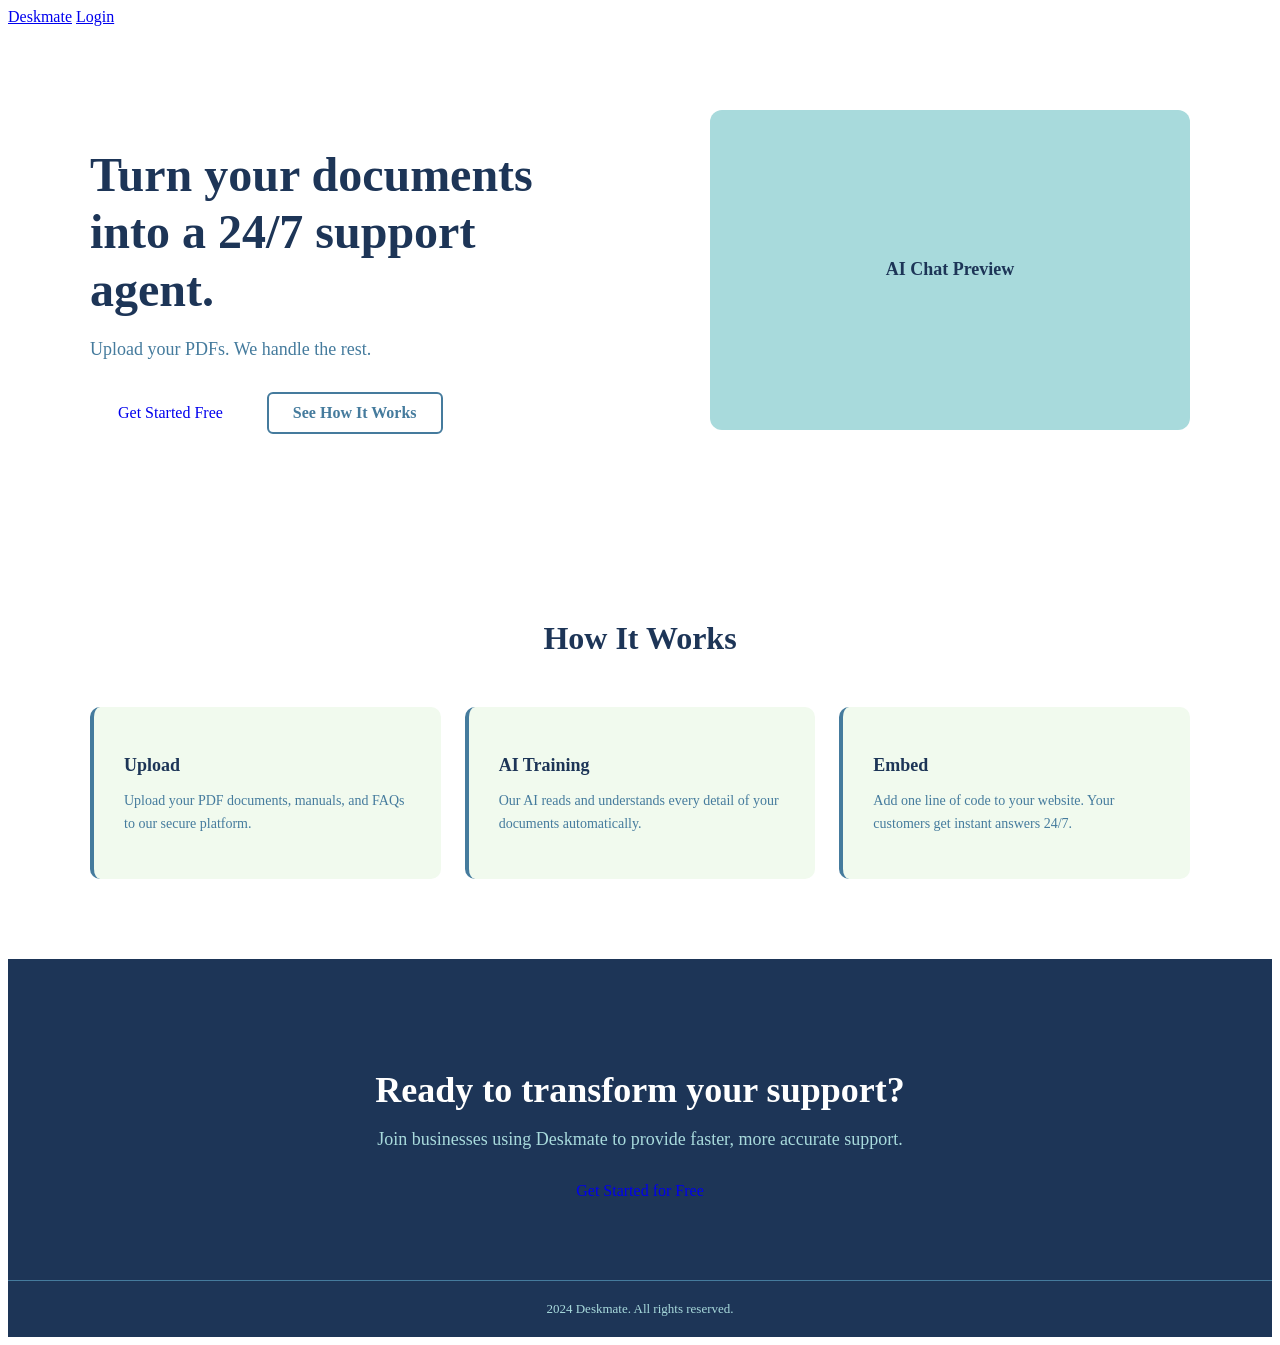
==== frontend/index.html @ 5450723a "M6: frontend dashboard complete" ====
<!DOCTYPE html>
<html lang="en">
<head>
    <meta charset="UTF-8">
    <meta name="viewport" content="width=device-width, initial-scale=1.0">
    <title>Deskmate - Turn your documents into a 24/7 support agent</title>
    <link rel="stylesheet" href="/static/css/style.css">
    <link href="https://fonts.googleapis.com/css2?family=Inter:wght@400;500;600;700&display=swap" rel="stylesheet">
    <style>
        .hero {
            display: flex;
            align-items: center;
            justify-content: space-between;
            padding: 80px 40px;
            max-width: 1100px;
            margin: 0 auto;
            gap: 40px;
        }

        .hero-text h1 {
            font-size: 48px;
            font-weight: 700;
            color: #1d3557;
            line-height: 1.2;
            max-width: 500px;
            margin-bottom: 20px;
        }

        .hero-text p {
            font-size: 18px;
            color: #457b9d;
            margin-bottom: 32px;
        }

        .hero-buttons {
            display: flex;
            gap: 16px;
            flex-wrap: wrap;
        }

        .btn-outline {
            padding: 10px 24px;
            border: 2px solid #457b9d;
            color: #457b9d;
            border-radius: 6px;
            text-decoration: none;
            font-weight: 600;
        }

        .hero-image {
            width: 480px;
            min-width: 280px;
            height: 320px;
            background-color: #a8dadc;
            border-radius: 12px;
            display: flex;
            align-items: center;
            justify-content: center;
            color: #1d3557;
            font-size: 18px;
            font-weight: 600;
            flex-shrink: 0;
        }

        .features {
            background-color: white;
            padding: 80px 40px;
        }

        .features h2 {
            text-align: center;
            font-size: 32px;
            color: #1d3557;
            margin-bottom: 50px;
        }

        .feature-cards {
            display: grid;
            grid-template-columns: repeat(3, 1fr);
            gap: 24px;
            max-width: 1100px;
            margin: 0 auto;
        }

        .feature-card {
            padding: 30px;
            border-radius: 10px;
            background-color: #f1faee;
            border-left: 4px solid #457b9d;
        }

        .feature-card h3 {
            font-size: 18px;
            color: #1d3557;
            margin-bottom: 10px;
        }

        .feature-card p {
            font-size: 14px;
            color: #457b9d;
            line-height: 1.6;
        }

        .cta-section {
            background-color: #1d3557;
            padding: 80px 40px;
            text-align: center;
            color: white;
        }

        .cta-section h2 {
            font-size: 36px;
            margin-bottom: 16px;
        }

        .cta-section p {
            font-size: 18px;
            color: #a8dadc;
            margin-bottom: 32px;
        }

        footer {
            background-color: #1d3557;
            padding: 20px 40px;
            text-align: center;
            color: #a8dadc;
            font-size: 13px;
            border-top: 1px solid #457b9d;
        }

        /* Responsive */
        @media (max-width: 900px) {
            .hero {
                flex-direction: column;
                padding: 60px 24px;
                text-align: center;
            }

            .hero-text h1 {
                font-size: 36px;
                max-width: 100%;
            }

            .hero-buttons {
                justify-content: center;
            }

            .hero-image {
                width: 100%;
                height: 220px;
            }

            .feature-cards {
                grid-template-columns: 1fr;
            }

            .features {
                padding: 60px 24px;
            }

            .cta-section {
                padding: 60px 24px;
            }

            .cta-section h2 {
                font-size: 28px;
            }
        }

        @media (max-width: 480px) {
            .navbar {
                padding: 16px 20px;
            }

            .hero-text h1 {
                font-size: 28px;
            }

            .hero-text p {
                font-size: 16px;
            }
        }
    </style>
</head>
<body>

    <nav class="navbar">
        <a href="/" class="logo">Deskmate</a>
        <a href="/login.html" class="btn">Login</a>
    </nav>

    <section class="hero">
        <div class="hero-text">
            <h1>Turn your documents into a 24/7 support agent.</h1>
            <p>Upload your PDFs. We handle the rest.</p>
            <div class="hero-buttons">
                <a href="/login.html" class="btn-primary" style="text-decoration:none; padding: 12px 28px;">Get Started Free</a>
                <a href="#how-it-works" class="btn-outline">See How It Works</a>
            </div>
        </div>
        <div class="hero-image">
            AI Chat Preview
        </div>
    </section>

    <section class="features" id="how-it-works">
        <h2>How It Works</h2>
        <div class="feature-cards">
            <div class="feature-card">
                <h3>Upload</h3>
                <p>Upload your PDF documents, manuals, and FAQs to our secure platform.</p>
            </div>
            <div class="feature-card">
                <h3>AI Training</h3>
                <p>Our AI reads and understands every detail of your documents automatically.</p>
            </div>
            <div class="feature-card">
                <h3>Embed</h3>
                <p>Add one line of code to your website. Your customers get instant answers 24/7.</p>
            </div>
        </div>
    </section>

    <section class="cta-section">
        <h2>Ready to transform your support?</h2>
        <p>Join businesses using Deskmate to provide faster, more accurate support.</p>
        <a href="/login.html" class="btn-danger" style="text-decoration:none; padding: 14px 32px; font-size: 16px;">Get Started for Free</a>
    </section>

    <footer>
        2024 Deskmate. All rights reserved.
    </footer>

</body>
</html>
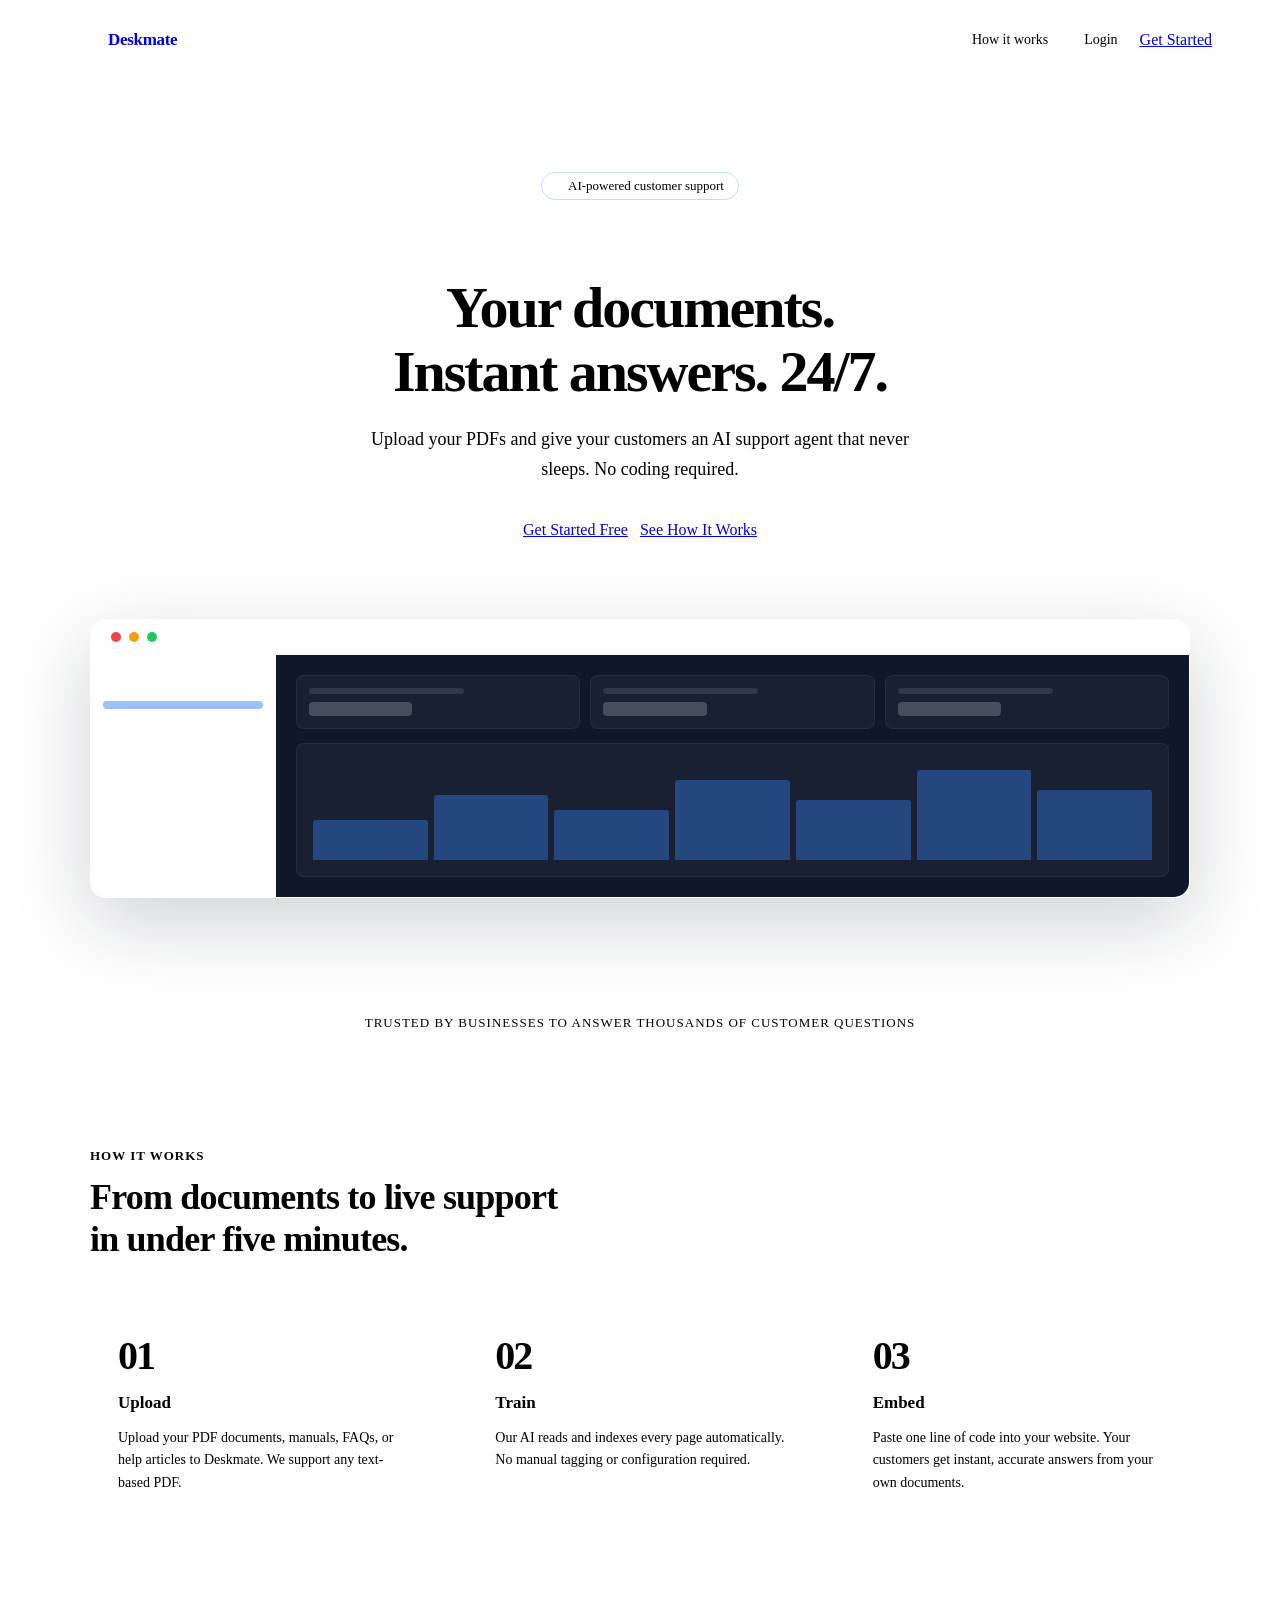
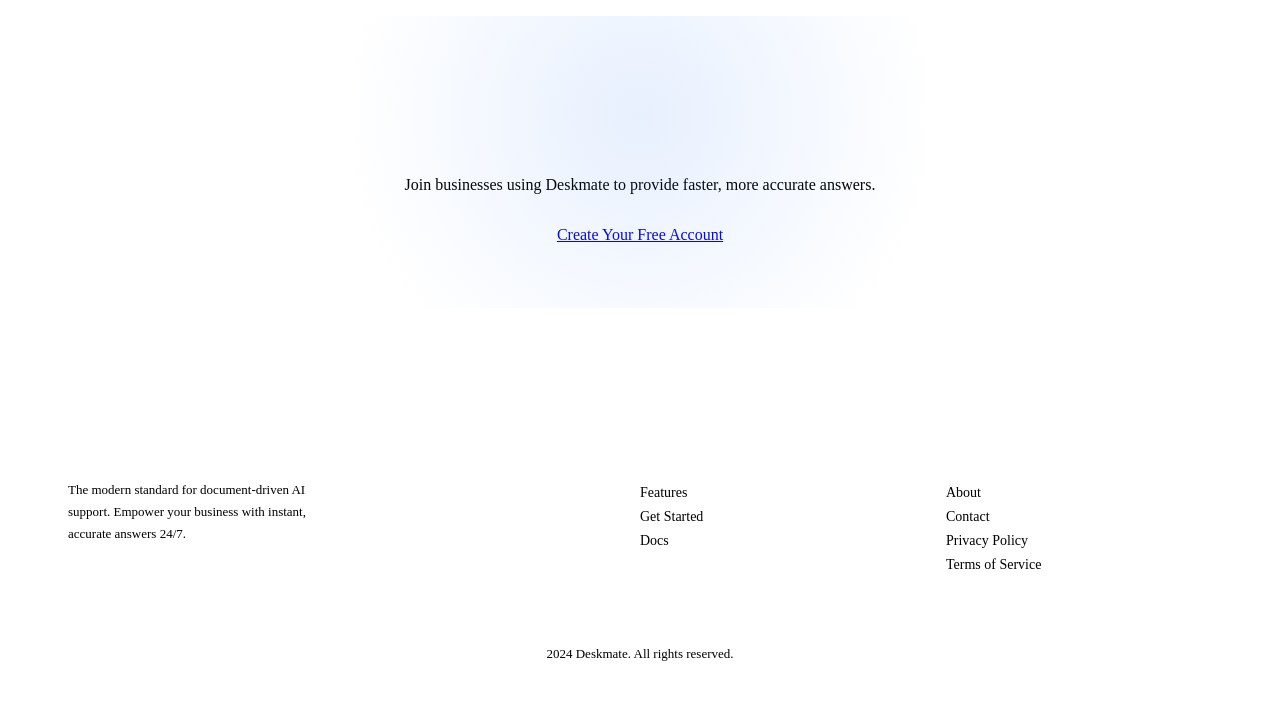
==== commit fd764566: "UI redesign: new design system, all pages rebuilt, dark chat widget" ====
--- a/frontend/index.html
+++ b/frontend/index.html
@@ -3,232 +3,576 @@
 <head>
     <meta charset="UTF-8">
     <meta name="viewport" content="width=device-width, initial-scale=1.0">
-    <title>Deskmate - Turn your documents into a 24/7 support agent</title>
+    <title>Deskmate — Turn your documents into a 24/7 support agent</title>
     <link rel="stylesheet" href="/static/css/style.css">
-    <link href="https://fonts.googleapis.com/css2?family=Inter:wght@400;500;600;700&display=swap" rel="stylesheet">
     <style>
-        .hero {
+        body { background-color: white; }
+
+        /* Navbar */
+        .nav {
             display: flex;
             align-items: center;
             justify-content: space-between;
-            padding: 80px 40px;
+            padding: 0 60px;
+            height: 64px;
+            background-color: white;
+            border-bottom: 1px solid var(--border);
+            position: sticky;
+            top: 0;
+            z-index: 100;
+        }
+
+        .nav-logo {
+            display: flex;
+            align-items: center;
+            gap: 10px;
+            text-decoration: none;
+        }
+
+        .nav-logo-icon {
+            width: 30px;
+            height: 30px;
+            background-color: var(--blue);
+            border-radius: 7px;
+            display: flex;
+            align-items: center;
+            justify-content: center;
+        }
+
+        .nav-logo-icon svg {
+            width: 16px;
+            height: 16px;
+            fill: white;
+        }
+
+        .nav-logo-text {
+            font-size: 17px;
+            font-weight: 700;
+            color: var(--text-primary);
+            letter-spacing: -0.3px;
+        }
+
+        .nav-links {
+            display: flex;
+            align-items: center;
+            gap: 8px;
+        }
+
+        .nav-link {
+            font-size: 14px;
+            color: var(--text-secondary);
+            text-decoration: none;
+            padding: 7px 14px;
+            border-radius: var(--radius-sm);
+            transition: all var(--transition);
+        }
+
+        .nav-link:hover {
+            color: var(--text-primary);
+            background-color: var(--bg);
+        }
+
+        /* Hero */
+        .hero {
+            padding: 100px 60px 80px;
+            text-align: center;
+            max-width: 860px;
+            margin: 0 auto;
+        }
+
+        .hero-badge {
+            display: inline-flex;
+            align-items: center;
+            gap: 6px;
+            background-color: var(--blue-light);
+            color: var(--blue-dark);
+            font-size: 13px;
+            font-weight: 500;
+            padding: 5px 14px;
+            border-radius: 20px;
+            margin-bottom: 28px;
+            border: 1px solid #BFDBFE;
+        }
+
+        .hero-badge-dot {
+            width: 6px;
+            height: 6px;
+            background-color: var(--blue);
+            border-radius: 50%;
+        }
+
+        .hero h1 {
+            font-size: 58px;
+            font-weight: 700;
+            color: var(--text-primary);
+            letter-spacing: -2px;
+            line-height: 1.1;
+            margin-bottom: 20px;
+        }
+
+        .hero h1 span { color: var(--blue); }
+
+        .hero p {
+            font-size: 18px;
+            color: var(--text-secondary);
+            line-height: 1.7;
+            max-width: 540px;
+            margin: 0 auto 36px;
+        }
+
+        .hero-buttons {
+            display: flex;
+            gap: 12px;
+            justify-content: center;
+            flex-wrap: wrap;
+        }
+
+        /* Dashboard mockup */
+        .mockup-section {
+            padding: 0 60px 80px;
             max-width: 1100px;
             margin: 0 auto;
-            gap: 40px;
-        }
-
-        .hero-text h1 {
-            font-size: 48px;
-            font-weight: 700;
-            color: #1d3557;
-            line-height: 1.2;
-            max-width: 500px;
+        }
+
+        .dashboard-mockup {
+            background-color: var(--sidebar-bg);
+            border-radius: 16px;
+            overflow: hidden;
+            box-shadow: 0 24px 80px rgba(15,23,42,0.2);
+            border: 1px solid rgba(255,255,255,0.06);
+        }
+
+        .mockup-topbar {
+            background-color: rgba(255,255,255,0.04);
+            padding: 12px 20px;
+            display: flex;
+            align-items: center;
+            gap: 8px;
+            border-bottom: 1px solid rgba(255,255,255,0.06);
+        }
+
+        .mockup-dot {
+            width: 10px;
+            height: 10px;
+            border-radius: 50%;
+        }
+
+        .mockup-dot:nth-child(1) { background-color: #EF4444; }
+        .mockup-dot:nth-child(2) { background-color: #F59E0B; }
+        .mockup-dot:nth-child(3) { background-color: #22C55E; }
+
+        .mockup-body {
+            display: flex;
+        }
+
+        .mockup-sidebar {
+            width: 160px;
+            padding: 16px 12px;
+            border-right: 1px solid rgba(255,255,255,0.06);
+        }
+
+        .mockup-sidebar-logo {
+            height: 10px;
+            background-color: rgba(255,255,255,0.15);
+            border-radius: 4px;
             margin-bottom: 20px;
-        }
-
-        .hero-text p {
-            font-size: 18px;
-            color: #457b9d;
-            margin-bottom: 32px;
-        }
-
-        .hero-buttons {
-            display: flex;
-            gap: 16px;
-            flex-wrap: wrap;
-        }
-
-        .btn-outline {
-            padding: 10px 24px;
-            border: 2px solid #457b9d;
-            color: #457b9d;
-            border-radius: 6px;
-            text-decoration: none;
-            font-weight: 600;
-        }
-
-        .hero-image {
-            width: 480px;
-            min-width: 280px;
-            height: 320px;
-            background-color: #a8dadc;
-            border-radius: 12px;
-            display: flex;
-            align-items: center;
-            justify-content: center;
-            color: #1d3557;
-            font-size: 18px;
-            font-weight: 600;
-            flex-shrink: 0;
-        }
-
-        .features {
-            background-color: white;
-            padding: 80px 40px;
-        }
-
-        .features h2 {
-            text-align: center;
-            font-size: 32px;
-            color: #1d3557;
-            margin-bottom: 50px;
-        }
-
-        .feature-cards {
+            width: 80px;
+        }
+
+        .mockup-nav-item {
+            height: 8px;
+            background-color: rgba(255,255,255,0.08);
+            border-radius: 4px;
+            margin-bottom: 10px;
+        }
+
+        .mockup-nav-item.active {
+            background-color: rgba(59,130,246,0.5);
+        }
+
+        .mockup-content {
+            flex: 1;
+            padding: 20px;
+            background-color: #0F172A;
+        }
+
+        .mockup-stat-row {
             display: grid;
             grid-template-columns: repeat(3, 1fr);
-            gap: 24px;
+            gap: 10px;
+            margin-bottom: 14px;
+        }
+
+        .mockup-stat {
+            background-color: rgba(255,255,255,0.04);
+            border: 1px solid rgba(255,255,255,0.06);
+            border-radius: 8px;
+            padding: 12px;
+        }
+
+        .mockup-stat-label {
+            height: 6px;
+            background-color: rgba(255,255,255,0.1);
+            border-radius: 3px;
+            margin-bottom: 8px;
+            width: 60%;
+        }
+
+        .mockup-stat-value {
+            height: 14px;
+            background-color: rgba(255,255,255,0.2);
+            border-radius: 4px;
+            width: 40%;
+        }
+
+        .mockup-chart {
+            background-color: rgba(255,255,255,0.04);
+            border: 1px solid rgba(255,255,255,0.06);
+            border-radius: 8px;
+            padding: 16px;
+            height: 100px;
+            display: flex;
+            align-items: flex-end;
+            gap: 6px;
+        }
+
+        .mockup-bar {
+            flex: 1;
+            background-color: rgba(59,130,246,0.4);
+            border-radius: 3px 3px 0 0;
+        }
+
+        /* Social proof */
+        .social-proof {
+            background-color: var(--bg);
+            padding: 24px 60px;
+            text-align: center;
+            border-top: 1px solid var(--border);
+            border-bottom: 1px solid var(--border);
+        }
+
+        .social-proof p {
+            font-size: 13px;
+            color: var(--text-muted);
+            text-transform: uppercase;
+            letter-spacing: 1px;
+            font-weight: 500;
+        }
+
+        /* How it works */
+        .how-it-works {
+            padding: 80px 60px;
             max-width: 1100px;
             margin: 0 auto;
         }
 
-        .feature-card {
-            padding: 30px;
-            border-radius: 10px;
-            background-color: #f1faee;
-            border-left: 4px solid #457b9d;
-        }
-
-        .feature-card h3 {
-            font-size: 18px;
-            color: #1d3557;
-            margin-bottom: 10px;
-        }
-
-        .feature-card p {
+        .section-label {
+            font-size: 13px;
+            font-weight: 600;
+            color: var(--blue);
+            text-transform: uppercase;
+            letter-spacing: 1px;
+            margin-bottom: 12px;
+        }
+
+        .section-title {
+            font-size: 36px;
+            font-weight: 700;
+            color: var(--text-primary);
+            letter-spacing: -0.8px;
+            margin-bottom: 48px;
+        }
+
+        .steps-grid {
+            display: grid;
+            grid-template-columns: repeat(3, 1fr);
+            gap: 32px;
+        }
+
+        .step-item {
+            padding: 28px;
+            border-radius: var(--radius);
+            border: 1px solid var(--border);
+            background-color: white;
+            transition: box-shadow var(--transition);
+        }
+
+        .step-item:hover {
+            box-shadow: var(--shadow-md);
+        }
+
+        .step-number {
+            font-size: 40px;
+            font-weight: 700;
+            color: var(--border);
+            letter-spacing: -2px;
+            line-height: 1;
+            margin-bottom: 16px;
+            font-variant-numeric: tabular-nums;
+        }
+
+        .step-item h3 {
+            font-size: 17px;
+            font-weight: 600;
+            color: var(--text-primary);
+            margin-bottom: 8px;
+        }
+
+        .step-item p {
             font-size: 14px;
-            color: #457b9d;
+            color: var(--text-secondary);
             line-height: 1.6;
         }
 
+        /* CTA */
         .cta-section {
-            background-color: #1d3557;
-            padding: 80px 40px;
+            margin: 0 60px 80px;
+            background-color: var(--sidebar-bg);
+            border-radius: 20px;
+            padding: 64px 48px;
             text-align: center;
+            position: relative;
+            overflow: hidden;
+        }
+
+        .cta-section::before {
+            content: '';
+            position: absolute;
+            width: 600px;
+            height: 600px;
+            background: radial-gradient(circle, rgba(59,130,246,0.12) 0%, transparent 70%);
+            top: -200px;
+            left: 50%;
+            transform: translateX(-50%);
+            pointer-events: none;
+        }
+
+        .cta-section h2 {
+            font-size: 40px;
+            font-weight: 700;
             color: white;
-        }
-
-        .cta-section h2 {
-            font-size: 36px;
-            margin-bottom: 16px;
+            letter-spacing: -1px;
+            margin-bottom: 14px;
         }
 
         .cta-section p {
-            font-size: 18px;
-            color: #a8dadc;
+            font-size: 16px;
+            color: var(--sidebar-text);
             margin-bottom: 32px;
         }
 
+        /* Footer */
         footer {
-            background-color: #1d3557;
-            padding: 20px 40px;
+            background-color: var(--sidebar-bg);
+            border-top: 1px solid rgba(255,255,255,0.06);
+            padding: 48px 60px 32px;
+        }
+
+        .footer-grid {
+            display: grid;
+            grid-template-columns: 2fr 1fr 1fr;
+            gap: 40px;
+            margin-bottom: 40px;
+        }
+
+        .footer-brand p {
+            font-size: 13px;
+            color: var(--sidebar-text);
+            line-height: 1.7;
+            margin-top: 12px;
+            max-width: 260px;
+        }
+
+        .footer-col h4 {
+            font-size: 13px;
+            font-weight: 600;
+            color: white;
+            text-transform: uppercase;
+            letter-spacing: 0.8px;
+            margin-bottom: 14px;
+        }
+
+        .footer-col a {
+            display: block;
+            font-size: 14px;
+            color: var(--sidebar-text);
+            text-decoration: none;
+            margin-bottom: 8px;
+            transition: color var(--transition);
+        }
+
+        .footer-col a:hover { color: white; }
+
+        .footer-bottom {
+            border-top: 1px solid rgba(255,255,255,0.06);
+            padding-top: 24px;
+            font-size: 13px;
+            color: var(--sidebar-text);
             text-align: center;
-            color: #a8dadc;
-            font-size: 13px;
-            border-top: 1px solid #457b9d;
         }
 
         /* Responsive */
         @media (max-width: 900px) {
-            .hero {
-                flex-direction: column;
-                padding: 60px 24px;
-                text-align: center;
-            }
-
-            .hero-text h1 {
-                font-size: 36px;
-                max-width: 100%;
-            }
-
-            .hero-buttons {
-                justify-content: center;
-            }
-
-            .hero-image {
-                width: 100%;
-                height: 220px;
-            }
-
-            .feature-cards {
-                grid-template-columns: 1fr;
-            }
-
-            .features {
-                padding: 60px 24px;
-            }
-
-            .cta-section {
-                padding: 60px 24px;
-            }
-
-            .cta-section h2 {
-                font-size: 28px;
-            }
+            .nav { padding: 0 24px; }
+            .hero { padding: 60px 24px 48px; }
+            .hero h1 { font-size: 36px; letter-spacing: -1px; }
+            .mockup-section { padding: 0 24px 60px; }
+            .how-it-works { padding: 60px 24px; }
+            .steps-grid { grid-template-columns: 1fr; gap: 16px; }
+            .cta-section { margin: 0 24px 60px; padding: 48px 24px; }
+            .cta-section h2 { font-size: 28px; }
+            footer { padding: 40px 24px 24px; }
+            .footer-grid { grid-template-columns: 1fr; gap: 24px; }
+            .social-proof { padding: 20px 24px; }
         }
 
         @media (max-width: 480px) {
-            .navbar {
-                padding: 16px 20px;
-            }
-
-            .hero-text h1 {
-                font-size: 28px;
-            }
-
-            .hero-text p {
-                font-size: 16px;
-            }
+            .nav-links .nav-link:not(.btn) { display: none; }
+            .hero h1 { font-size: 30px; }
+            .mockup-stat-row { grid-template-columns: 1fr; }
         }
     </style>
 </head>
 <body>
 
-    <nav class="navbar">
-        <a href="/" class="logo">Deskmate</a>
-        <a href="/login.html" class="btn">Login</a>
+    <!-- Navbar -->
+    <nav class="nav">
+        <a href="/" class="nav-logo">
+            <div class="nav-logo-icon">
+                <svg viewBox="0 0 24 24"><path d="M20 2H4c-1.1 0-2 .9-2 2v18l4-4h14c1.1 0 2-.9 2-2V4c0-1.1-.9-2-2-2z"/></svg>
+            </div>
+            <span class="nav-logo-text">Deskmate</span>
+        </a>
+        <div class="nav-links">
+            <a href="#how-it-works" class="nav-link">How it works</a>
+            <a href="/login.html" class="nav-link">Login</a>
+            <a href="/login.html" class="btn btn-primary btn-sm">Get Started</a>
+        </div>
     </nav>
 
+    <!-- Hero -->
     <section class="hero">
-        <div class="hero-text">
-            <h1>Turn your documents into a 24/7 support agent.</h1>
-            <p>Upload your PDFs. We handle the rest.</p>
-            <div class="hero-buttons">
-                <a href="/login.html" class="btn-primary" style="text-decoration:none; padding: 12px 28px;">Get Started Free</a>
-                <a href="#how-it-works" class="btn-outline">See How It Works</a>
-            </div>
-        </div>
-        <div class="hero-image">
-            AI Chat Preview
+        <div class="hero-badge">
+            <div class="hero-badge-dot"></div>
+            AI-powered customer support
+        </div>
+        <h1>Your documents.<br><span>Instant answers.</span> 24/7.</h1>
+        <p>Upload your PDFs and give your customers an AI support agent that never sleeps. No coding required.</p>
+        <div class="hero-buttons">
+            <a href="/login.html" class="btn btn-primary btn-lg">Get Started Free</a>
+            <a href="#how-it-works" class="btn btn-secondary btn-lg">See How It Works</a>
         </div>
     </section>
 
-    <section class="features" id="how-it-works">
-        <h2>How It Works</h2>
-        <div class="feature-cards">
-            <div class="feature-card">
+    <!-- Dashboard Mockup -->
+    <div class="mockup-section">
+        <div class="dashboard-mockup">
+            <div class="mockup-topbar">
+                <div class="mockup-dot"></div>
+                <div class="mockup-dot"></div>
+                <div class="mockup-dot"></div>
+            </div>
+            <div class="mockup-body">
+                <div class="mockup-sidebar">
+                    <div class="mockup-sidebar-logo"></div>
+                    <div class="mockup-nav-item active"></div>
+                    <div class="mockup-nav-item"></div>
+                    <div class="mockup-nav-item"></div>
+                    <div class="mockup-nav-item"></div>
+                </div>
+                <div class="mockup-content">
+                    <div class="mockup-stat-row">
+                        <div class="mockup-stat">
+                            <div class="mockup-stat-label"></div>
+                            <div class="mockup-stat-value"></div>
+                        </div>
+                        <div class="mockup-stat">
+                            <div class="mockup-stat-label"></div>
+                            <div class="mockup-stat-value"></div>
+                        </div>
+                        <div class="mockup-stat">
+                            <div class="mockup-stat-label"></div>
+                            <div class="mockup-stat-value"></div>
+                        </div>
+                    </div>
+                    <div class="mockup-chart">
+                        <div class="mockup-bar" style="height:40%"></div>
+                        <div class="mockup-bar" style="height:65%"></div>
+                        <div class="mockup-bar" style="height:50%"></div>
+                        <div class="mockup-bar" style="height:80%"></div>
+                        <div class="mockup-bar" style="height:60%"></div>
+                        <div class="mockup-bar" style="height:90%"></div>
+                        <div class="mockup-bar" style="height:70%"></div>
+                    </div>
+                </div>
+            </div>
+        </div>
+    </div>
+
+    <!-- Social proof -->
+    <div class="social-proof">
+        <p>Trusted by businesses to answer thousands of customer questions</p>
+    </div>
+
+    <!-- How it works -->
+    <section class="how-it-works" id="how-it-works">
+        <div class="section-label">How it works</div>
+        <div class="section-title">From documents to live support<br>in under five minutes.</div>
+        <div class="steps-grid">
+            <div class="step-item">
+                <div class="step-number">01</div>
                 <h3>Upload</h3>
-                <p>Upload your PDF documents, manuals, and FAQs to our secure platform.</p>
-            </div>
-            <div class="feature-card">
-                <h3>AI Training</h3>
-                <p>Our AI reads and understands every detail of your documents automatically.</p>
-            </div>
-            <div class="feature-card">
+                <p>Upload your PDF documents, manuals, FAQs, or help articles to Deskmate. We support any text-based PDF.</p>
+            </div>
+            <div class="step-item">
+                <div class="step-number">02</div>
+                <h3>Train</h3>
+                <p>Our AI reads and indexes every page automatically. No manual tagging or configuration required.</p>
+            </div>
+            <div class="step-item">
+                <div class="step-number">03</div>
                 <h3>Embed</h3>
-                <p>Add one line of code to your website. Your customers get instant answers 24/7.</p>
+                <p>Paste one line of code into your website. Your customers get instant, accurate answers from your own documents.</p>
             </div>
         </div>
     </section>
 
+    <!-- CTA -->
     <section class="cta-section">
-        <h2>Ready to transform your support?</h2>
-        <p>Join businesses using Deskmate to provide faster, more accurate support.</p>
-        <a href="/login.html" class="btn-danger" style="text-decoration:none; padding: 14px 32px; font-size: 16px;">Get Started for Free</a>
+        <h2>Ready to automate your support?</h2>
+        <p>Join businesses using Deskmate to provide faster, more accurate answers.</p>
+        <a href="/login.html" class="btn btn-primary btn-lg">Create Your Free Account</a>
     </section>
 
+    <!-- Footer -->
     <footer>
-        2024 Deskmate. All rights reserved.
+        <div class="footer-grid">
+            <div class="footer-brand">
+                <a href="/" class="nav-logo">
+                    <div class="nav-logo-icon">
+                        <svg viewBox="0 0 24 24"><path d="M20 2H4c-1.1 0-2 .9-2 2v18l4-4h14c1.1 0 2-.9 2-2V4c0-1.1-.9-2-2-2z"/></svg>
+                    </div>
+                    <span class="nav-logo-text" style="color:white;">Deskmate</span>
+                </a>
+                <p>The modern standard for document-driven AI support. Empower your business with instant, accurate answers 24/7.</p>
+            </div>
+            <div class="footer-col">
+                <h4>Product</h4>
+                <a href="#how-it-works">Features</a>
+                <a href="/login.html">Get Started</a>
+                <a href="#">Docs</a>
+            </div>
+            <div class="footer-col">
+                <h4>Company</h4>
+                <a href="#">About</a>
+                <a href="#">Contact</a>
+                <a href="#">Privacy Policy</a>
+                <a href="#">Terms of Service</a>
+            </div>
+        </div>
+        <div class="footer-bottom">
+            2024 Deskmate. All rights reserved.
+        </div>
     </footer>
 
 </body>
